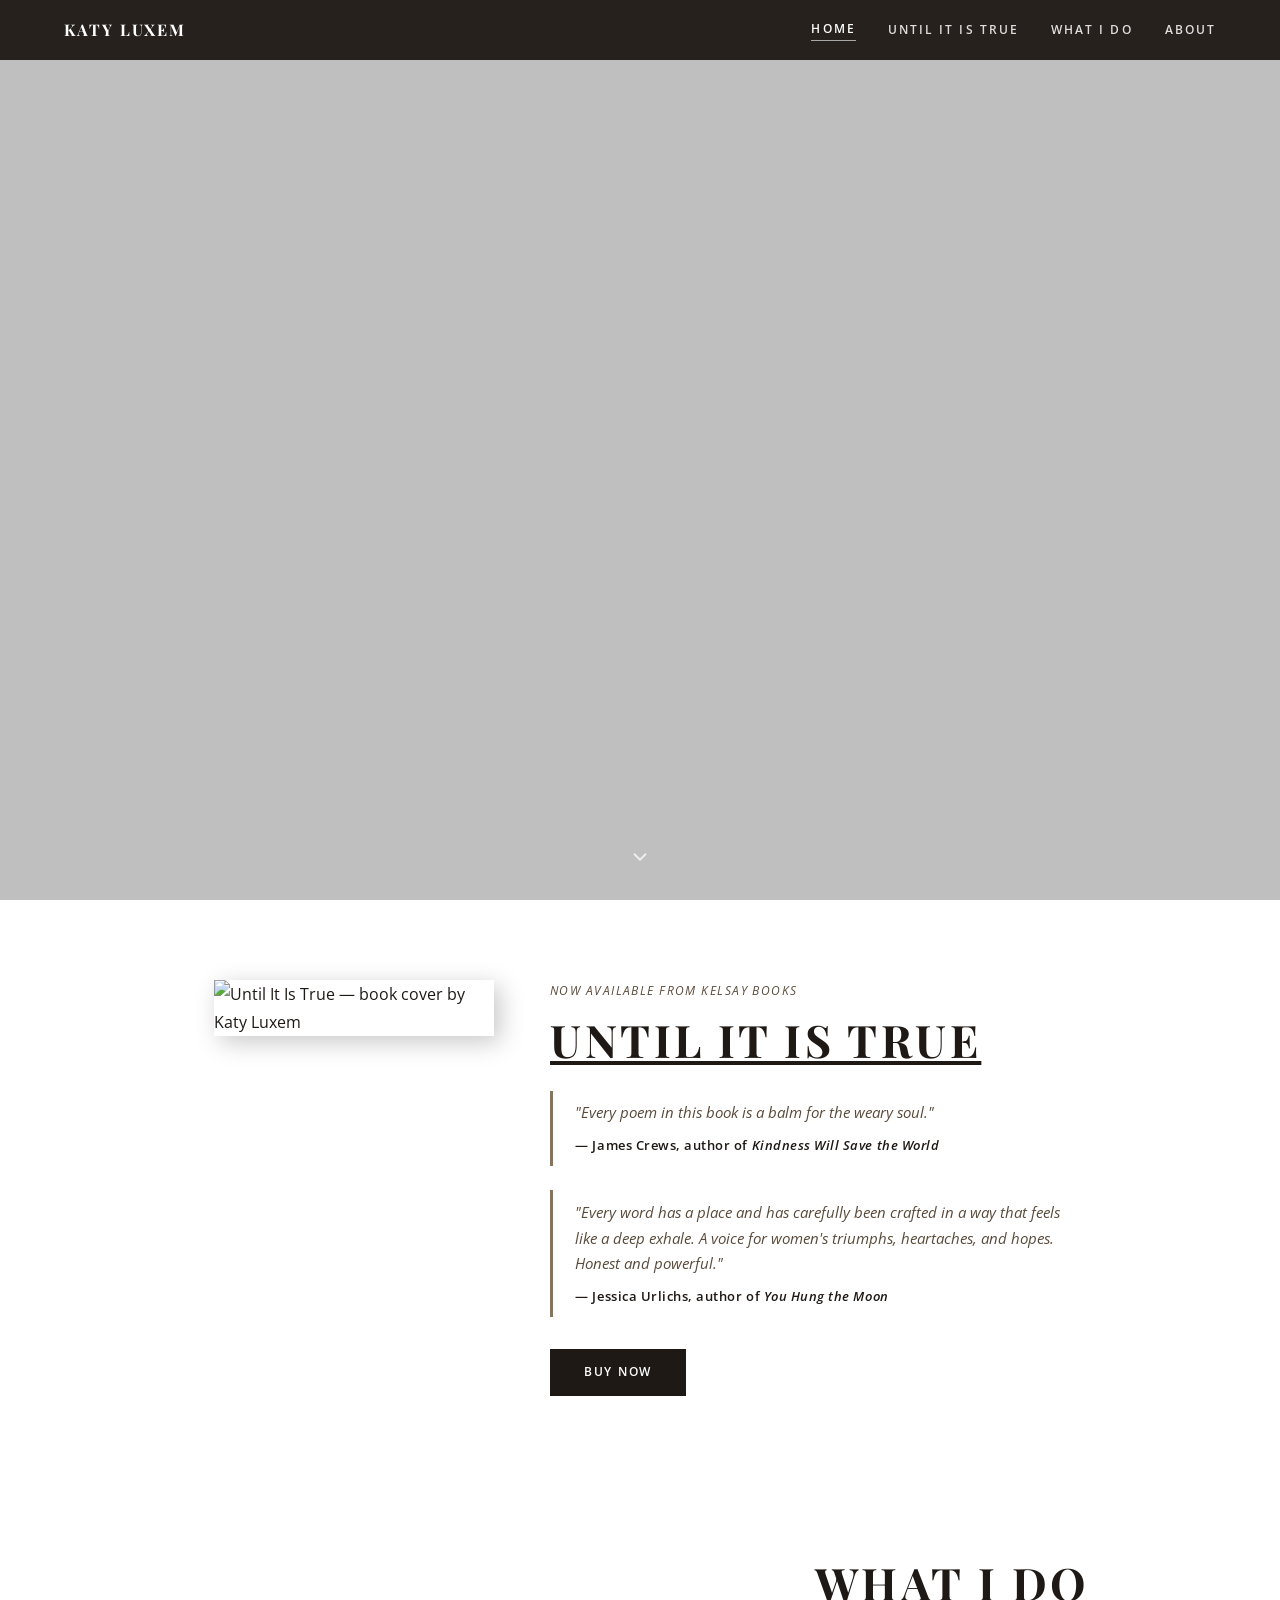
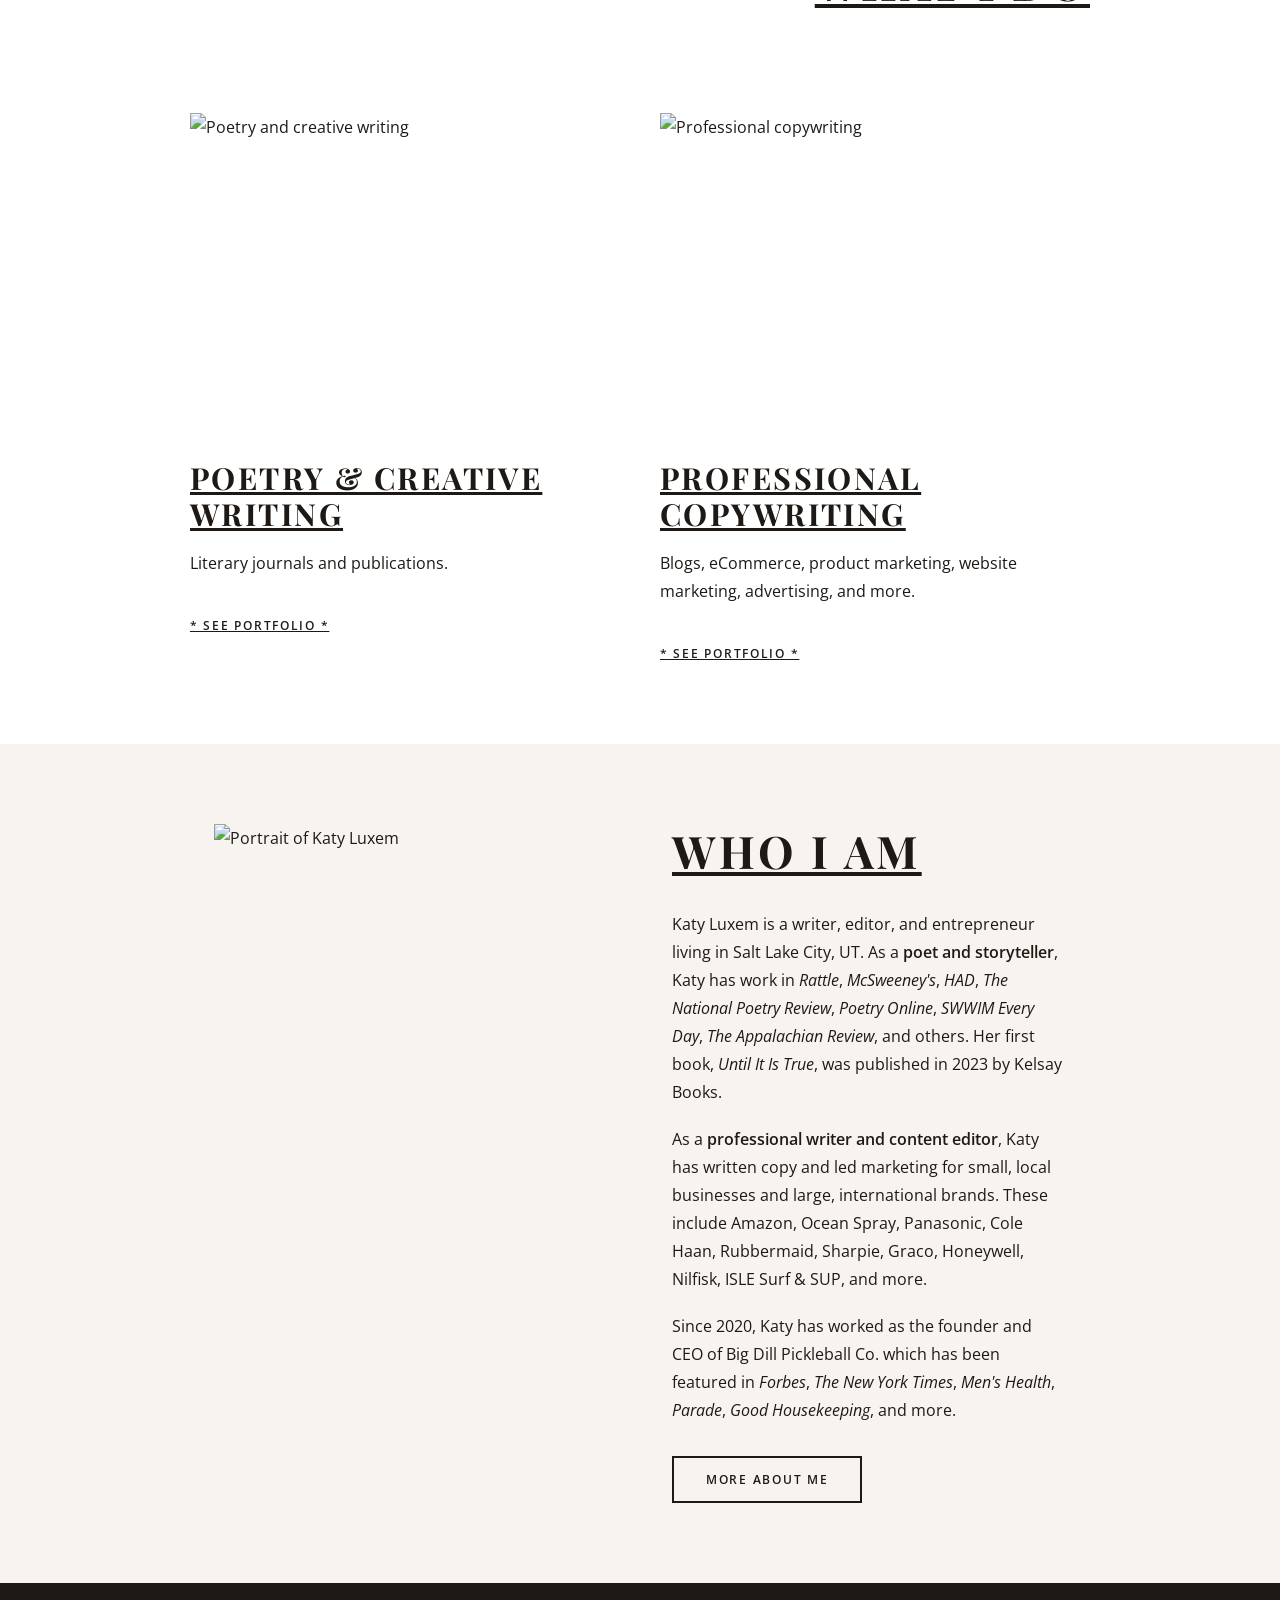
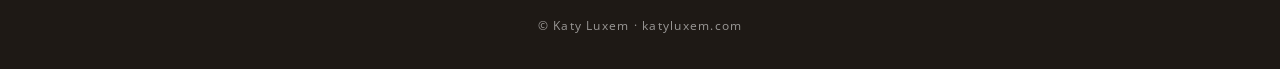
==== index.html @ 3785ca8b "Add complete static site replicating katyluxem.com - index.html: homepage with hero, book promo, por" ====
<!DOCTYPE html>
<html lang="en">
<head>
  <meta charset="UTF-8">
  <meta name="viewport" content="width=device-width, initial-scale=1">
  <title>Katy Luxem — Writer, Editor, Entrepreneur</title>
  <meta name="description" content="Katy Luxem is a writer, editor, and entrepreneur living in Salt Lake City, UT. Poet, storyteller, and professional copywriter.">
  <link rel="stylesheet" href="css/style.css">
</head>
<body>

  <!-- ── Navigation ── -->
  <nav class="nav" aria-label="Main navigation">
    <input type="checkbox" id="nav-toggle" class="nav__toggle visually-hidden" aria-hidden="true">
    <div class="nav__inner">
      <a href="/" class="nav__logo">Katy Luxem</a>
      <label for="nav-toggle" class="nav__hamburger" aria-label="Toggle menu">
        <span></span>
        <span></span>
        <span></span>
      </label>
      <div class="nav__links">
        <a href="/" class="active">Home</a>
        <a href="until-it-is-true/">Until It Is True</a>
        <a href="writing-portfolio/">What I Do</a>
        <a href="about/">About</a>
      </div>
    </div>
  </nav>

  <main>

    <!-- ── Section 1: Hero ── -->
    <section class="hero" style="background-image: url('https://lh3.googleusercontent.com/sitesv/AA5AbUBUWGsl-GwfXx7JCGIIrkXnv1WQnXQhUPYMOUpuyFDiv9t16aw1G0PC9RtEfzbQnD550pAPmJiIGx_x7pMD028anYb6q7xxt2vUb0wep0-3gwBSKJiGzI60WwZx7kQGghpNd-nnWSO2oKygZuOPkgR3bdvMBDsGRLgdBoeIHF-qJpInExXTuAX1=w1920');" aria-label="Hero background — scenic landscape">
      <div class="hero__overlay" aria-hidden="true"></div>
      <div class="hero__content">
        <!-- intentionally minimal — full-bleed image hero -->
      </div>
      <a href="#book" class="hero__scroll" aria-label="Scroll to content">
        <svg xmlns="http://www.w3.org/2000/svg" viewBox="0 0 24 24" fill="none" stroke="currentColor" stroke-width="2" stroke-linecap="round" stroke-linejoin="round" aria-hidden="true">
          <polyline points="6 9 12 15 18 9"></polyline>
        </svg>
      </a>
    </section>

    <!-- ── Section 2: Book ── -->
    <section id="book" class="section section--white">
      <div class="container">
        <div class="two-col two-col--book">
          <!-- Book cover -->
          <div>
            <img
              src="https://lh3.googleusercontent.com/sitesv/[base64]w1280"
              alt="Until It Is True — book cover by Katy Luxem"
              class="book-cover"
              style="max-width: 280px;"
            >
          </div>
          <!-- Book info -->
          <div>
            <p class="publisher-label"><em>Now Available from Kelsay Books</em></p>
            <h1><a href="until-it-is-true/">Until It Is True</a></h1>

            <blockquote>
              "Every poem in this book is a balm for the weary soul."
              <cite>— <strong>James Crews</strong>, author of <em>Kindness Will Save the World</em></cite>
            </blockquote>

            <blockquote>
              "Every word has a place and has carefully been crafted in a way that feels like a deep exhale. A voice for women's triumphs, heartaches, and hopes. Honest and powerful."
              <cite>— <strong>Jessica Urlichs</strong>, author of <em>You Hung the Moon</em></cite>
            </blockquote>

            <div class="mt-2">
              <a href="until-it-is-true/" class="btn btn--dark">Buy Now</a>
            </div>
          </div>
        </div>
      </div>
    </section>

    <!-- ── Section 3: What I Do heading ── -->
    <section class="section section--white" style="padding-bottom: 2rem;">
      <div class="section-heading section-heading--right">
        <h1><a href="writing-portfolio/">What I Do</a></h1>
      </div>
    </section>

    <!-- ── Section 4: Portfolio cards ── -->
    <section class="section section--white" style="padding-top: 1.5rem;">
      <div class="card-grid">
        <!-- Poetry card -->
        <div class="card">
          <img
            src="https://lh3.googleusercontent.com/sitesv/[base64]w1280"
            alt="Poetry and creative writing"
            class="card__img"
          >
          <h2 class="card__title">
            <a href="writing-portfolio/poetry-creative/">Poetry &amp; Creative Writing</a>
          </h2>
          <p>Literary journals and publications.</p>
          <a href="writing-portfolio/poetry-creative/" class="card__link">* See Portfolio *</a>
        </div>
        <!-- Professional card -->
        <div class="card">
          <img
            src="https://lh3.googleusercontent.com/sitesv/[base64]w1280"
            alt="Professional copywriting"
            class="card__img"
          >
          <h2 class="card__title">
            <a href="writing-portfolio/professional/">Professional Copywriting</a>
          </h2>
          <p>Blogs, eCommerce, product marketing, website marketing, advertising, and more.</p>
          <a href="writing-portfolio/professional/" class="card__link">* See Portfolio *</a>
        </div>
      </div>
    </section>

    <!-- ── Section 5: Who I Am ── -->
    <section id="about-preview" class="section section--cream">
      <div class="container">
        <div class="two-col">
          <!-- Portrait -->
          <div>
            <img
              src="https://lh3.googleusercontent.com/sitesv/[base64]w1280"
              alt="Portrait of Katy Luxem"
              style="width: 100%; object-fit: cover;"
            >
          </div>
          <!-- Bio -->
          <div>
            <h1><a href="about/">Who I Am</a></h1>
            <div class="mt-2">
              <p>Katy Luxem is a writer, editor, and entrepreneur living in Salt Lake City, UT. As a <strong>poet and storyteller</strong>, Katy has work in <em>Rattle</em>, <em>McSweeney's</em>, <em>HAD</em>, <em>The National Poetry Review</em>, <em>Poetry Online</em>, <em>SWWIM Every Day</em>, <em>The Appalachian Review</em>, and others. Her first book, <em>Until It Is True</em>, was published in 2023 by Kelsay Books.</p>
              <p>As a <strong>professional writer and content editor</strong>, Katy has written copy and led marketing for small, local businesses and large, international brands. These include Amazon, Ocean Spray, Panasonic, Cole Haan, Rubbermaid, Sharpie, Graco, Honeywell, Nilfisk, ISLE Surf &amp; SUP, and more.</p>
              <p>Since 2020, Katy has worked as the founder and CEO of Big Dill Pickleball Co. which has been featured in <em>Forbes</em>, <em>The New York Times</em>, <em>Men's Health</em>, <em>Parade</em>, <em>Good Housekeeping</em>, and more.</p>
            </div>
            <div class="mt-2">
              <a href="about/" class="btn">More About Me</a>
            </div>
          </div>
        </div>
      </div>
    </section>

  </main>

  <!-- ── Footer ── -->
  <footer class="footer">
    <p>&copy; Katy Luxem &middot; katyluxem.com</p>
  </footer>

</body>
</html>
---- css/style.css ----
/* ============================================================
   KATYLUXEM.COM — Shared Stylesheet
   ============================================================ */

/* ── Imports ─────────────────────────────────────────────── */
@import url('https://fonts.googleapis.com/css2?family=Playfair+Display:ital,wght@0,400;0,700;1,400&family=Open+Sans:wght@300;400;600&display=swap');

/* ── Reset / Base ────────────────────────────────────────── */
*, *::before, *::after {
  box-sizing: border-box;
  margin: 0;
  padding: 0;
}

html {
  scroll-behavior: smooth;
}

body {
  font-family: 'Open Sans', sans-serif;
  font-weight: 400;
  line-height: 1.75;
  color: #1e1915;
  background: #ffffff;
}

img {
  display: block;
  max-width: 100%;
  height: auto;
}

a {
  color: inherit;
  text-decoration: none;
}

ul {
  list-style: none;
}

/* ── Typography ──────────────────────────────────────────── */
h1, h2, h3, h4 {
  font-family: 'Playfair Display', serif;
  font-weight: 700;
  letter-spacing: 0.08em;
  text-transform: uppercase;
  line-height: 1.2;
}

h1 { font-size: clamp(1.8rem, 4vw, 2.8rem); }
h2 { font-size: clamp(1.3rem, 2.5vw, 1.9rem); }
h3 { font-size: clamp(1rem, 2vw, 1.4rem); }

p { margin-bottom: 1.2rem; }
p:last-child { margin-bottom: 0; }

em { font-style: italic; }
strong { font-weight: 600; }

/* ── Layout helpers ──────────────────────────────────────── */
.container {
  max-width: 900px;
  margin: 0 auto;
  padding: 0 1.5rem;
}

.section {
  padding: 5rem 1.5rem;
}

.section--cream {
  background: #f7f3ee;
}

.section--dark {
  background: #1e1915;
  color: #ffffff;
}

.section--white {
  background: #ffffff;
}

/* ── Navigation ──────────────────────────────────────────── */
.nav {
  position: fixed;
  top: 0;
  left: 0;
  right: 0;
  z-index: 1000;
  background: rgba(30, 25, 21, 0.95);
  backdrop-filter: blur(4px);
  -webkit-backdrop-filter: blur(4px);
}

.nav__inner {
  display: flex;
  align-items: center;
  justify-content: space-between;
  max-width: 1200px;
  margin: 0 auto;
  padding: 0 1.5rem;
  height: 60px;
}

.nav__logo {
  font-family: 'Playfair Display', serif;
  font-size: 1rem;
  font-weight: 700;
  letter-spacing: 0.12em;
  text-transform: uppercase;
  color: #ffffff;
  text-decoration: none;
}

.nav__links {
  display: flex;
  gap: 2rem;
  align-items: center;
}

.nav__links a {
  color: rgba(255, 255, 255, 0.85);
  font-size: 0.72rem;
  font-weight: 600;
  letter-spacing: 0.18em;
  text-transform: uppercase;
  text-decoration: none;
  transition: color 0.2s;
}

.nav__links a:hover,
.nav__links a.active {
  color: #ffffff;
}

.nav__links a.active {
  border-bottom: 1px solid rgba(255, 255, 255, 0.6);
  padding-bottom: 1px;
}

/* Hamburger (CSS-only checkbox hack) */
.nav__toggle {
  display: none;
}

.nav__hamburger {
  display: none;
  flex-direction: column;
  justify-content: center;
  gap: 5px;
  cursor: pointer;
  padding: 6px;
  z-index: 1001;
}

.nav__hamburger span {
  display: block;
  width: 24px;
  height: 2px;
  background: #ffffff;
  border-radius: 2px;
  transition: transform 0.3s, opacity 0.3s;
}

/* Mobile nav */
@media (max-width: 768px) {
  .nav__hamburger {
    display: flex;
  }

  .nav__links {
    display: none;
    flex-direction: column;
    gap: 0;
    position: absolute;
    top: 60px;
    left: 0;
    right: 0;
    background: rgba(30, 25, 21, 0.98);
    padding: 1rem 0 1.5rem;
  }

  .nav__links a {
    display: block;
    padding: 0.85rem 1.5rem;
    font-size: 0.78rem;
  }

  .nav__toggle:checked ~ .nav__inner .nav__links {
    display: flex;
  }

  /* Hamburger → X animation */
  .nav__toggle:checked ~ .nav__inner .nav__hamburger span:nth-child(1) {
    transform: translateY(7px) rotate(45deg);
  }
  .nav__toggle:checked ~ .nav__inner .nav__hamburger span:nth-child(2) {
    opacity: 0;
  }
  .nav__toggle:checked ~ .nav__inner .nav__hamburger span:nth-child(3) {
    transform: translateY(-7px) rotate(-45deg);
  }

}

/* ── Hero ────────────────────────────────────────────────── */
.hero {
  position: relative;
  height: 100vh;
  min-height: 500px;
  background-size: cover;
  background-position: center;
  background-repeat: no-repeat;
  display: flex;
  align-items: center;
  justify-content: center;
  text-align: center;
  color: #ffffff;
}

.hero__overlay {
  position: absolute;
  inset: 0;
  background: rgba(0, 0, 0, 0.25);
}

.hero__content {
  position: relative;
  z-index: 1;
  padding: 1.5rem;
}

.hero__title {
  font-size: clamp(2.5rem, 6vw, 4.5rem);
  color: #ffffff;
  text-shadow: 0 2px 16px rgba(0,0,0,0.35);
}

.hero__scroll {
  position: absolute;
  bottom: 2rem;
  left: 50%;
  transform: translateX(-50%);
  z-index: 1;
  color: rgba(255, 255, 255, 0.75);
  text-decoration: none;
  display: flex;
  flex-direction: column;
  align-items: center;
  gap: 0.35rem;
  font-size: 0.7rem;
  letter-spacing: 0.18em;
  text-transform: uppercase;
  transition: color 0.2s;
}

.hero__scroll:hover {
  color: #ffffff;
}

.hero__scroll svg {
  width: 22px;
  height: 22px;
  animation: bounce 1.8s infinite;
}

@keyframes bounce {
  0%, 100% { transform: translateY(0); }
  50%       { transform: translateY(6px); }
}

/* Hero variant — plain (no full-screen, with top padding) */
.hero--plain {
  height: auto;
  min-height: 260px;
  padding: 8rem 1.5rem 4rem;
  background: #ffffff;
  color: #1e1915;
}

.hero--plain .hero__title {
  color: #1e1915;
  text-shadow: none;
}

/* ── Buttons ─────────────────────────────────────────────── */
.btn {
  display: inline-block;
  border: 2px solid #1e1915;
  padding: 0.7rem 2rem;
  font-family: 'Open Sans', sans-serif;
  font-size: 0.72rem;
  font-weight: 600;
  letter-spacing: 0.15em;
  text-transform: uppercase;
  text-decoration: none;
  cursor: pointer;
  transition: background 0.2s, color 0.2s;
  color: #1e1915;
  background: transparent;
}

.btn:hover {
  background: #1e1915;
  color: #ffffff;
}

.btn--dark {
  background: #1e1915;
  color: #ffffff;
}

.btn--dark:hover {
  background: #5a4a3a;
  border-color: #5a4a3a;
}

.btn--outline-white {
  border-color: #ffffff;
  color: #ffffff;
  background: transparent;
}

.btn--outline-white:hover {
  background: #ffffff;
  color: #1e1915;
}

.btn-group {
  display: flex;
  flex-wrap: wrap;
  gap: 1rem;
  justify-content: center;
  margin-top: 2rem;
}

/* ── Blockquote ──────────────────────────────────────────── */
blockquote {
  border-left: 3px solid #8B7355;
  padding: 0.6rem 0 0.6rem 1.4rem;
  margin: 1.5rem 0;
  color: #5a4a3a;
  font-style: italic;
  font-size: 0.95rem;
  line-height: 1.7;
}

blockquote cite,
blockquote .attribution {
  display: block;
  margin-top: 0.5rem;
  font-style: normal;
  font-size: 0.82rem;
  font-weight: 600;
  letter-spacing: 0.04em;
  color: #1e1915;
}

/* ── Two-column layout ───────────────────────────────────── */
.two-col {
  display: grid;
  grid-template-columns: 1fr 1fr;
  gap: 4rem;
  align-items: start;
  max-width: 900px;
  margin: 0 auto;
}

.two-col--book {
  grid-template-columns: 280px 1fr;
  gap: 3.5rem;
  align-items: start;
}

.two-col--book-lg {
  grid-template-columns: 320px 1fr;
  gap: 3.5rem;
  align-items: start;
}

.two-col--text-first {
  grid-template-columns: 1fr 320px;
}

@media (max-width: 768px) {
  .two-col,
  .two-col--book,
  .two-col--book-lg,
  .two-col--text-first {
    grid-template-columns: 1fr;
    gap: 2.5rem;
  }

  .two-col--text-first .two-col__img {
    order: -1;
  }
}

/* ── Portfolio card grid ─────────────────────────────────── */
.card-grid {
  display: grid;
  grid-template-columns: 1fr 1fr;
  gap: 2.5rem;
  max-width: 900px;
  margin: 0 auto;
}

.card {
  display: flex;
  flex-direction: column;
  gap: 1rem;
}

.card__img {
  width: 100%;
  aspect-ratio: 4/3;
  object-fit: cover;
}

.card__title {
  margin-top: 0.5rem;
}

.card__title a {
  text-decoration: underline;
  color: #1e1915;
}

.card__title a:hover {
  color: #5a4a3a;
}

.card__link {
  font-size: 0.72rem;
  font-weight: 600;
  letter-spacing: 0.15em;
  text-transform: uppercase;
  color: #1e1915;
  text-decoration: underline;
  margin-top: 0.25rem;
}

.card__link:hover {
  color: #5a4a3a;
}

@media (max-width: 768px) {
  .card-grid {
    grid-template-columns: 1fr;
  }
}

/* ── Book cover image ────────────────────────────────────── */
.book-cover {
  box-shadow: 6px 6px 24px rgba(0,0,0,0.22);
}

/* ── Section headings ────────────────────────────────────── */
.section-heading {
  max-width: 900px;
  margin: 0 auto 3rem;
}

.section-heading--right {
  text-align: right;
}

.section-heading a {
  text-decoration: underline;
  color: inherit;
}

.section-heading a:hover {
  color: #5a4a3a;
}

.section-heading--center {
  text-align: center;
}

/* ── Publication list ────────────────────────────────────── */
.pub-list {
  max-width: 900px;
  margin: 0 auto;
}

.pub-list li {
  padding: 0.9rem 0;
  border-bottom: 1px solid #d9d0c5;
  font-size: 0.93rem;
  line-height: 1.6;
  color: #1e1915;
}

.pub-list li:first-child {
  border-top: 1px solid #d9d0c5;
}

.pub-list__note {
  margin-top: 1.5rem;
  font-size: 0.82rem;
  font-style: italic;
  color: #5a4a3a;
}

/* ── Facts section ───────────────────────────────────────── */
.facts-list {
  max-width: 900px;
  margin: 0 auto;
}

.facts-list dt {
  font-weight: 600;
  letter-spacing: 0.06em;
  text-transform: uppercase;
  font-size: 0.8rem;
  margin-top: 1.5rem;
  color: #5a4a3a;
}

.facts-list dd {
  margin: 0.4rem 0 0 0;
  color: #1e1915;
  font-size: 0.95rem;
}

/* ── Professional copy sections ──────────────────────────── */
.service-section {
  margin-bottom: 2.5rem;
}

.service-section h2 {
  font-size: 1.05rem;
  letter-spacing: 0.12em;
  margin-bottom: 0.5rem;
  color: #1e1915;
}

.service-section p {
  color: #5a4a3a;
  font-size: 0.95rem;
}

/* ── Publisher label ─────────────────────────────────────── */
.publisher-label {
  font-size: 0.75rem;
  font-style: italic;
  letter-spacing: 0.12em;
  text-transform: uppercase;
  color: #5a4a3a;
  margin-bottom: 0.75rem;
}

/* ── h1 link style (Google Sites style) ─────────────────── */
h1 a {
  text-decoration: underline;
  color: inherit;
}

h1 a:hover {
  color: #5a4a3a;
}

/* ── Footer ──────────────────────────────────────────────── */
.footer {
  background: #1e1915;
  color: rgba(255, 255, 255, 0.55);
  text-align: center;
  padding: 2rem 1.5rem;
  font-size: 0.78rem;
  letter-spacing: 0.1em;
}

/* ── Utility ─────────────────────────────────────────────── */
.visually-hidden {
  position: absolute;
  width: 1px;
  height: 1px;
  overflow: hidden;
  clip: rect(0 0 0 0);
  white-space: nowrap;
}

.mt-1 { margin-top: 1rem; }
.mt-2 { margin-top: 2rem; }
.mt-3 { margin-top: 3rem; }
.mb-1 { margin-bottom: 1rem; }
.text-center { text-align: center; }
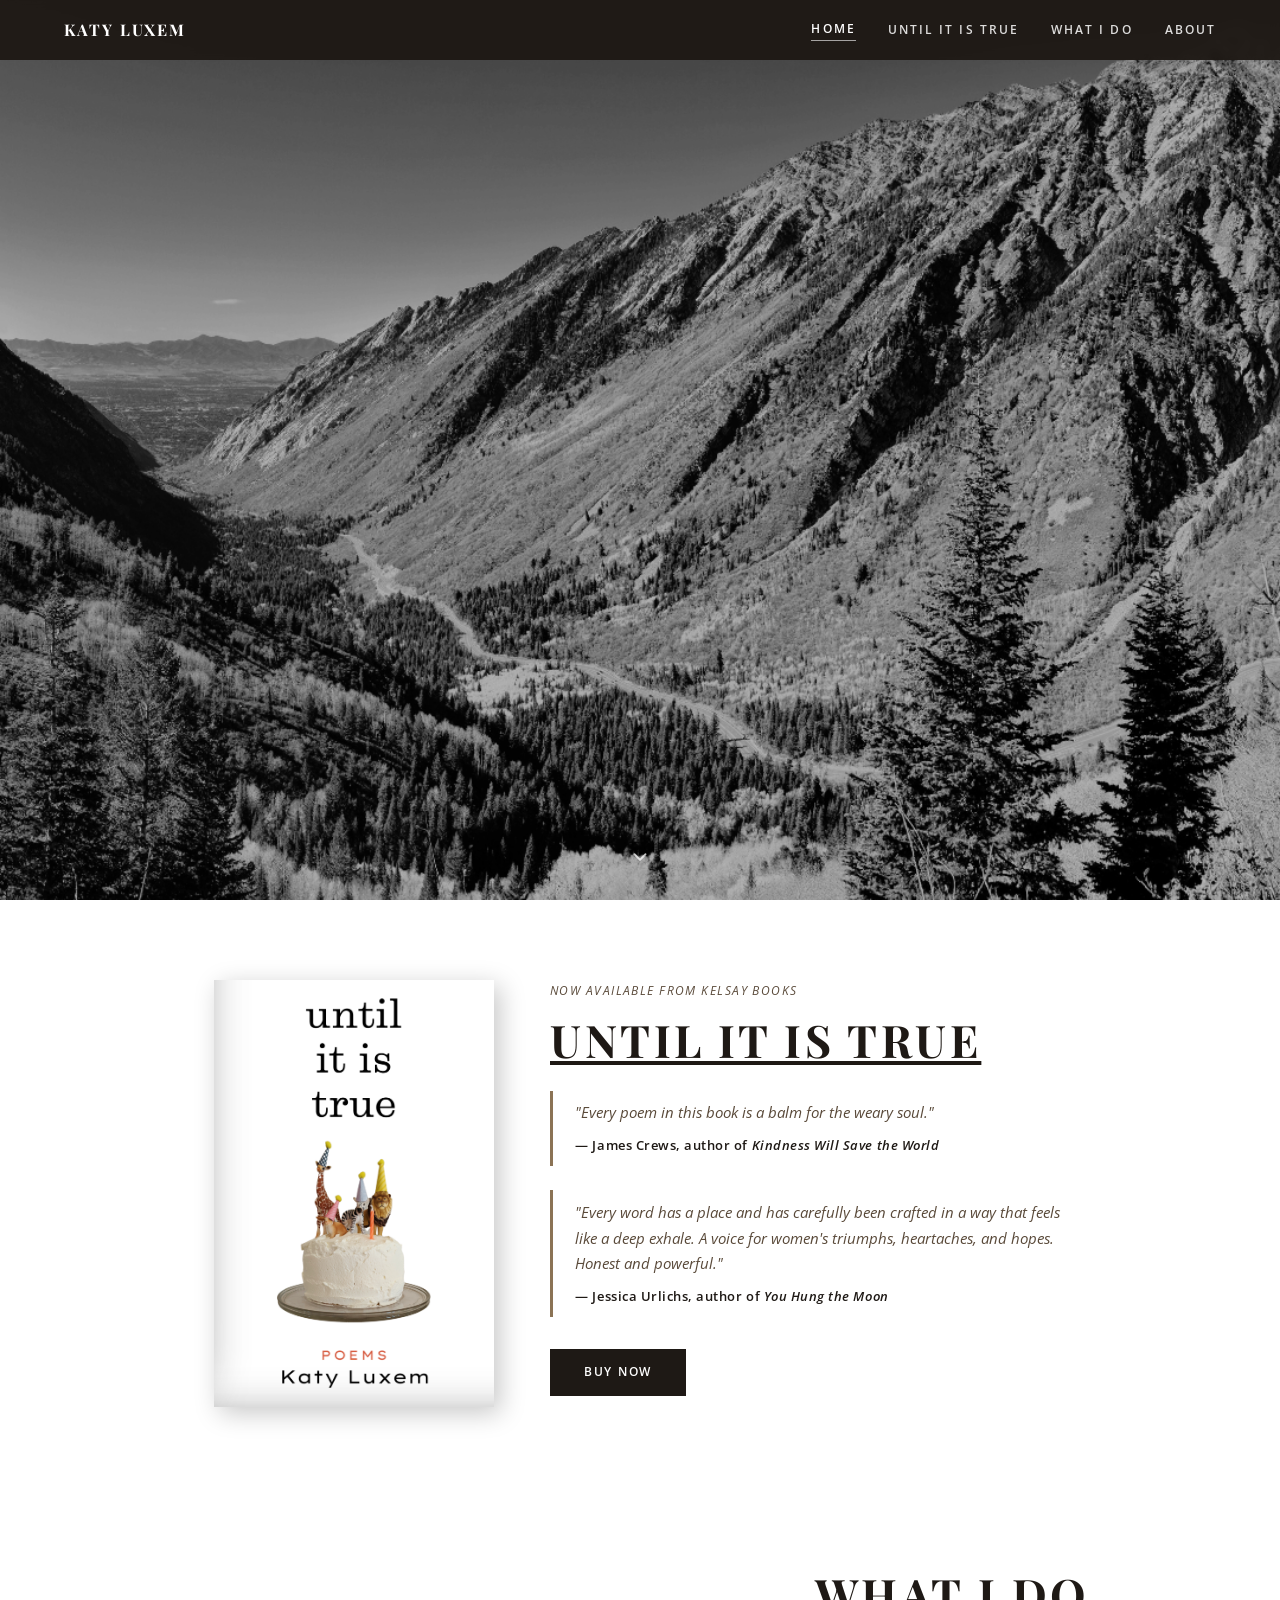
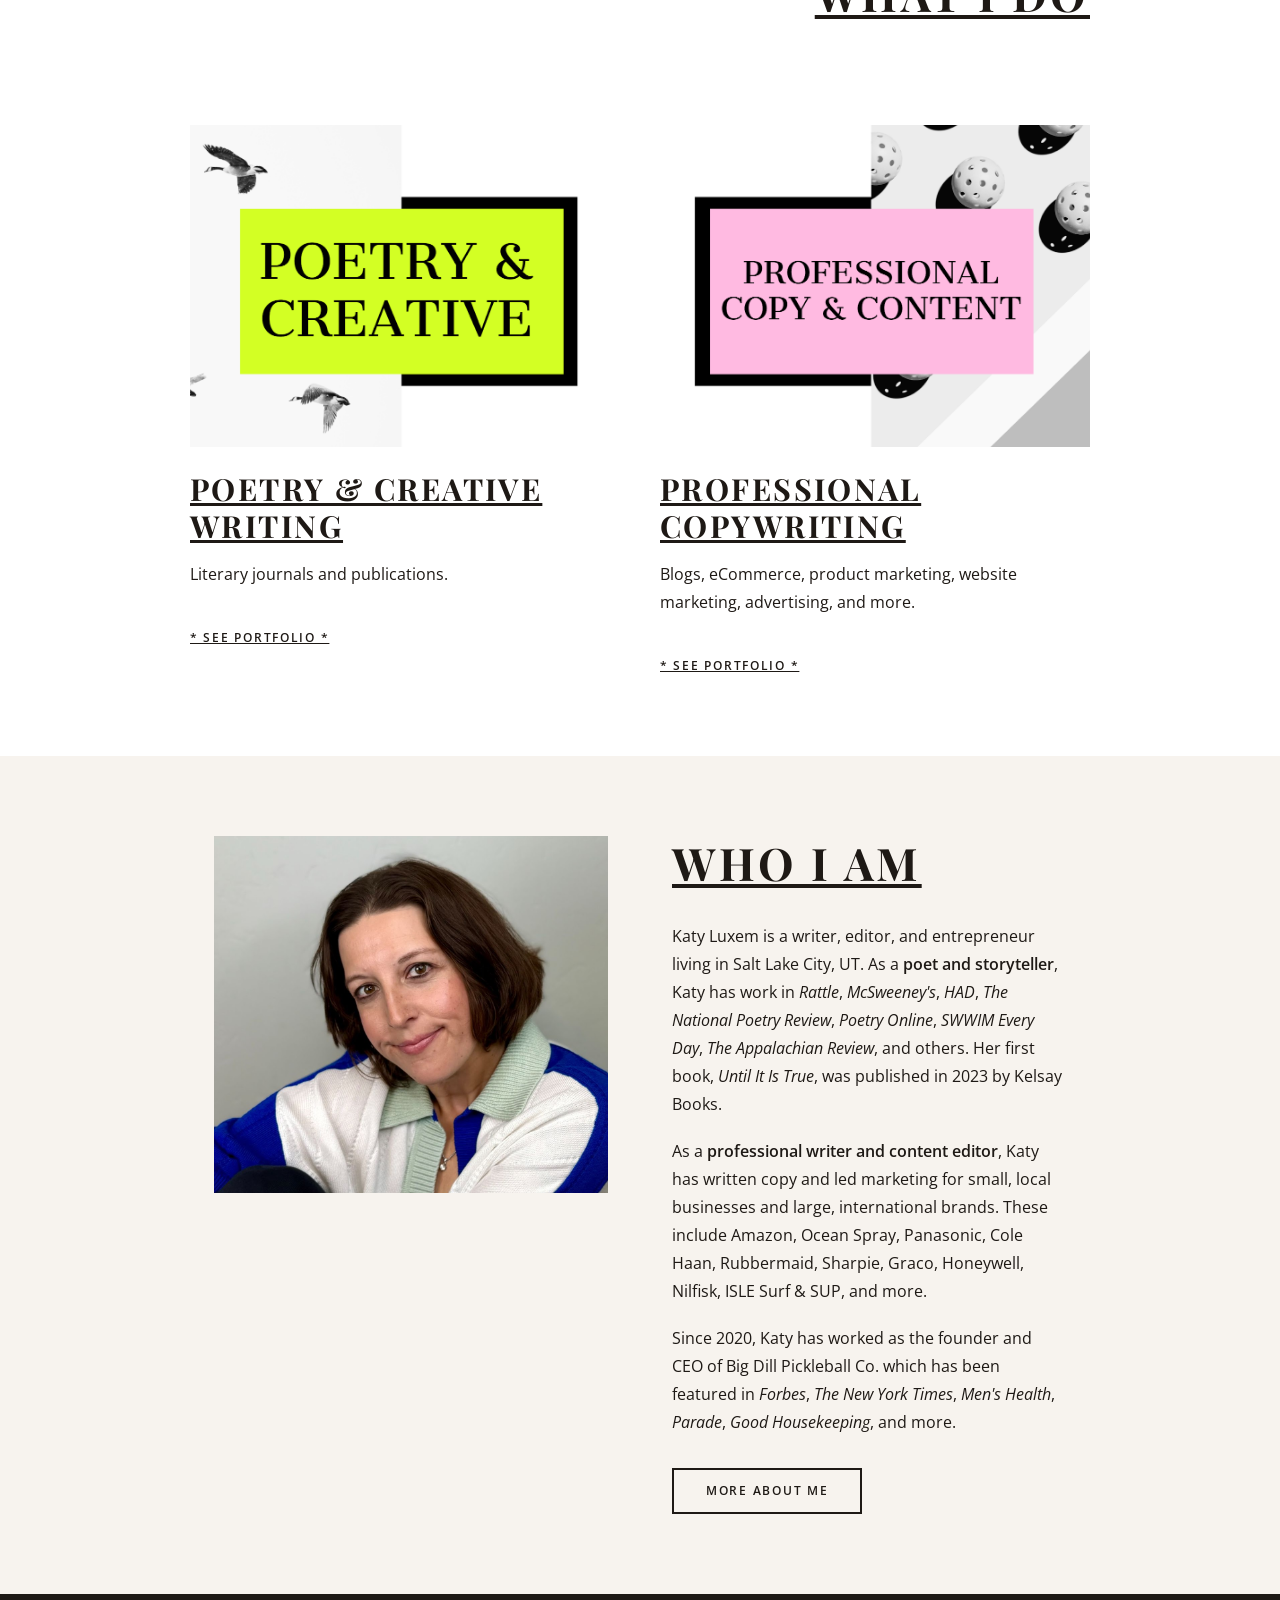
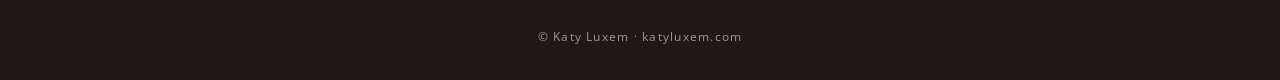
==== commit 66188305: "Add site images and fix extensions to .png Co-Authored-By: Claude Sonnet 4.6 <noreply@anthropic.com>" ====
--- a/index.html
+++ b/index.html
@@ -31,7 +31,7 @@
   <main>
 
     <!-- ── Section 1: Hero ── -->
-    <section class="hero" style="background-image: url('https://lh3.googleusercontent.com/sitesv/AA5AbUBUWGsl-GwfXx7JCGIIrkXnv1WQnXQhUPYMOUpuyFDiv9t16aw1G0PC9RtEfzbQnD550pAPmJiIGx_x7pMD028anYb6q7xxt2vUb0wep0-3gwBSKJiGzI60WwZx7kQGghpNd-nnWSO2oKygZuOPkgR3bdvMBDsGRLgdBoeIHF-qJpInExXTuAX1=w1920');" aria-label="Hero background — scenic landscape">
+    <section class="hero" style="background-image: url('images/hero-home.png');" aria-label="Hero background — scenic landscape">
       <div class="hero__overlay" aria-hidden="true"></div>
       <div class="hero__content">
         <!-- intentionally minimal — full-bleed image hero -->
@@ -50,7 +50,7 @@
           <!-- Book cover -->
           <div>
             <img
-              src="https://lh3.googleusercontent.com/sitesv/[base64]w1280"
+              src="images/book-cover.png"
               alt="Until It Is True — book cover by Katy Luxem"
               class="book-cover"
               style="max-width: 280px;"
@@ -92,7 +92,7 @@
         <!-- Poetry card -->
         <div class="card">
           <img
-            src="https://lh3.googleusercontent.com/sitesv/[base64]w1280"
+            src="images/poetry-section.png"
             alt="Poetry and creative writing"
             class="card__img"
           >
@@ -105,7 +105,7 @@
         <!-- Professional card -->
         <div class="card">
           <img
-            src="https://lh3.googleusercontent.com/sitesv/[base64]w1280"
+            src="images/professional-section.png"
             alt="Professional copywriting"
             class="card__img"
           >
@@ -125,7 +125,7 @@
           <!-- Portrait -->
           <div>
             <img
-              src="https://lh3.googleusercontent.com/sitesv/[base64]w1280"
+              src="images/portrait.jpg"
               alt="Portrait of Katy Luxem"
               style="width: 100%; object-fit: cover;"
             >
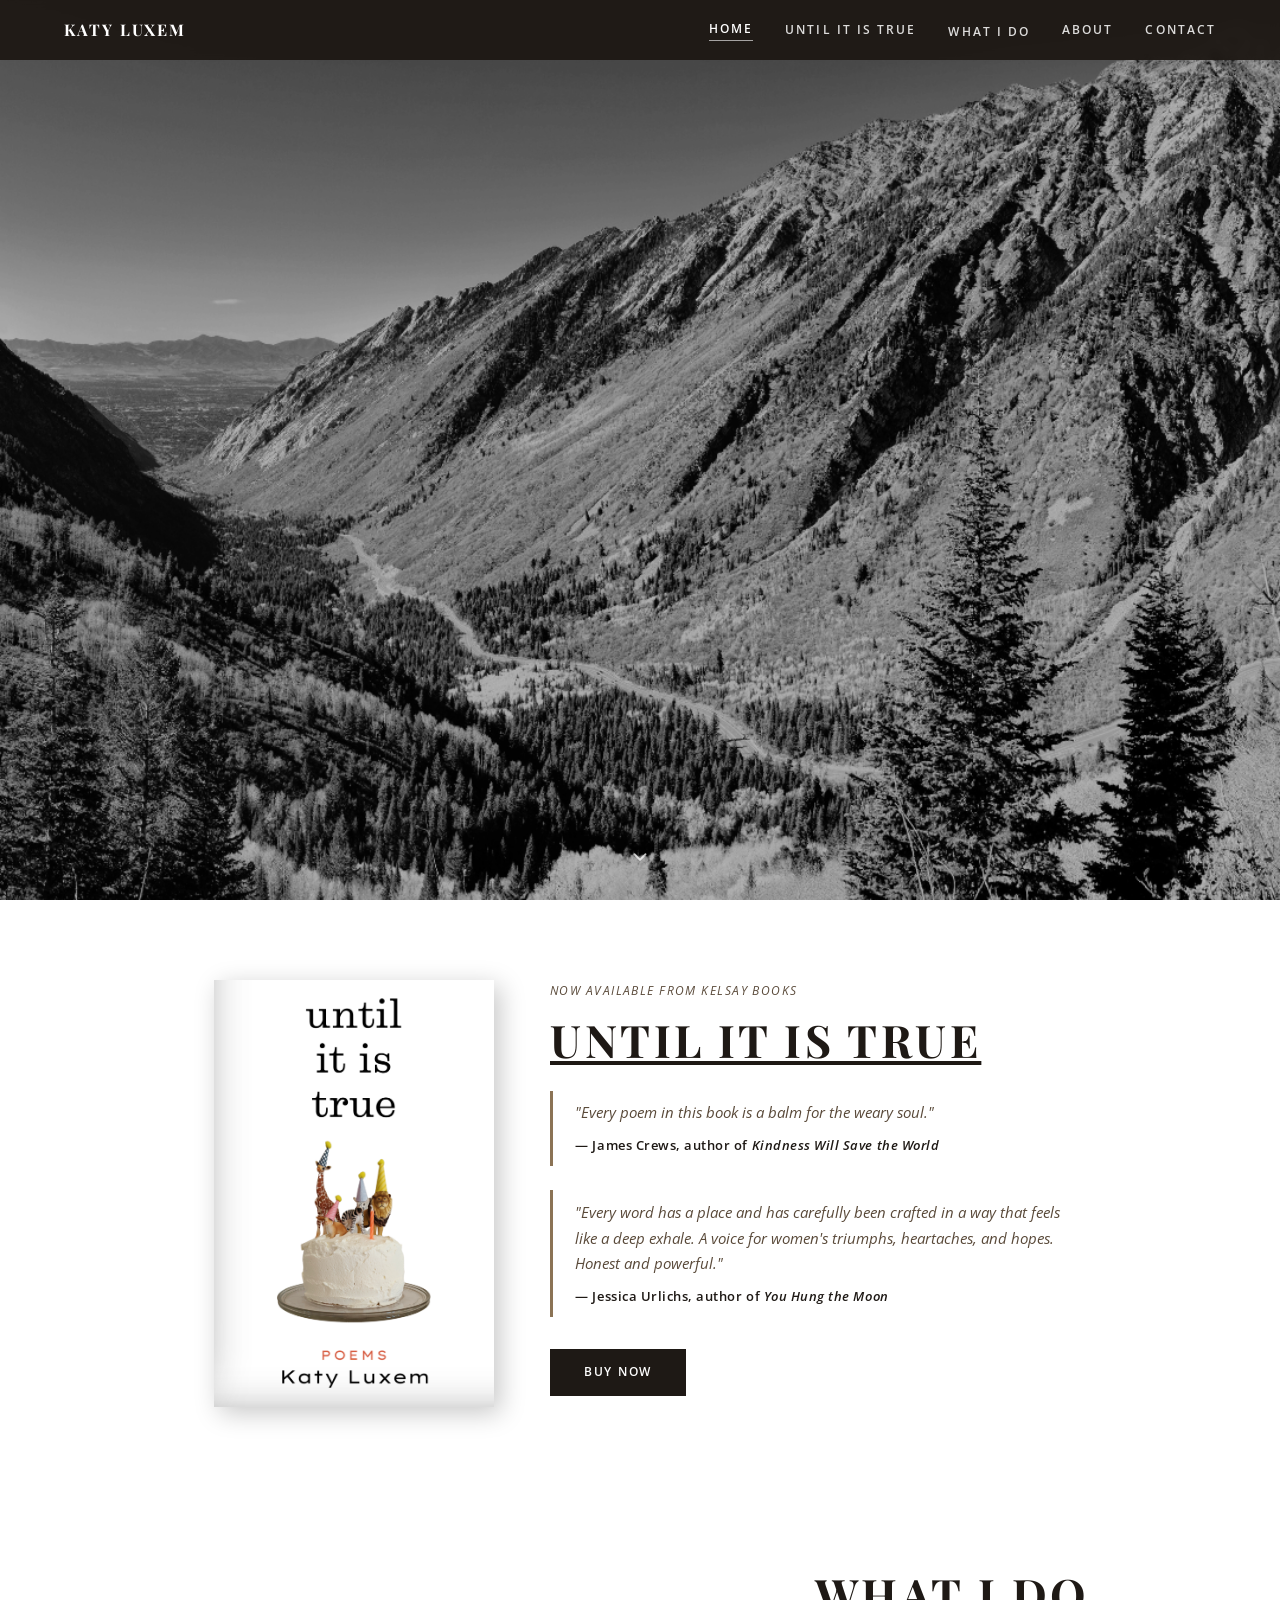
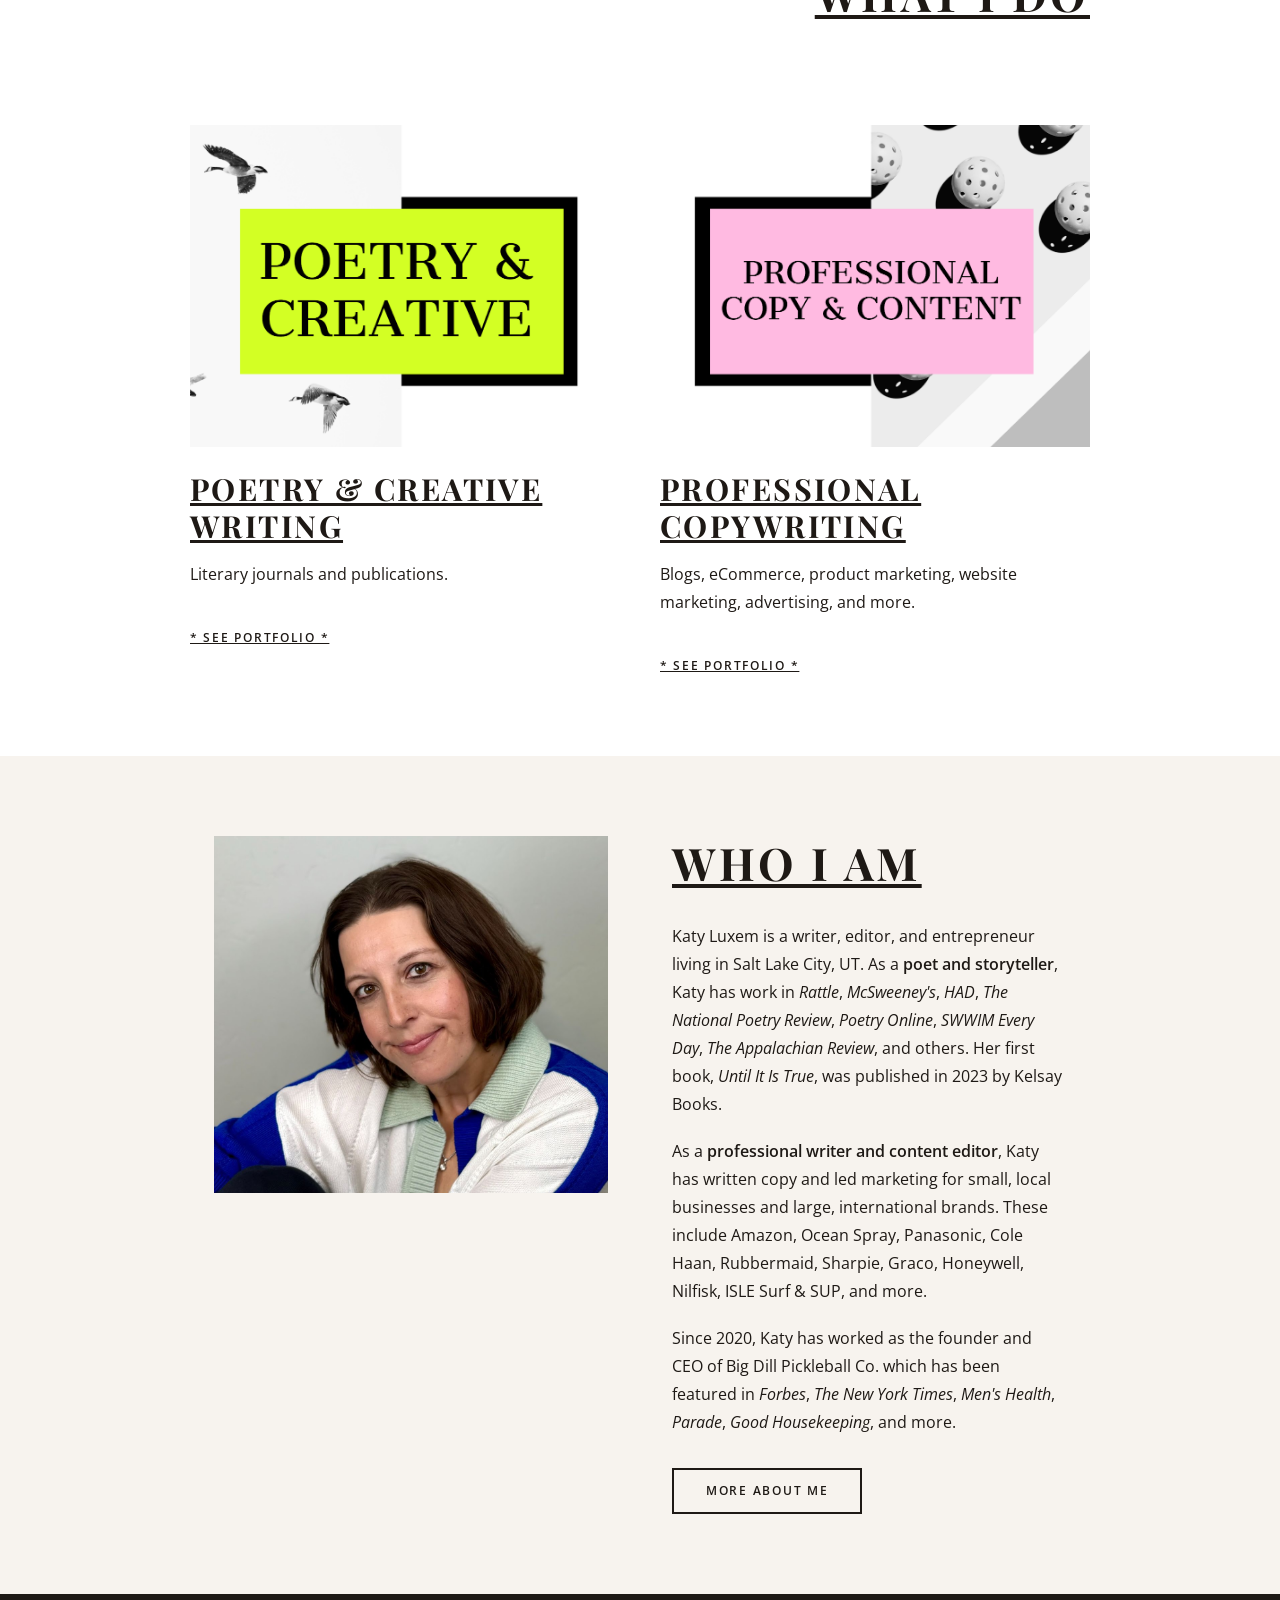
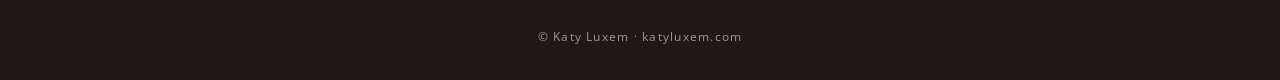
==== commit 5573a90a: "Add contact page, 5 poem pages, nav dropdown, and restore all portfolio links - Add Contact page wit" ====
--- a/index.html
+++ b/index.html
@@ -22,8 +22,15 @@
       <div class="nav__links">
         <a href="/" class="active">Home</a>
         <a href="until-it-is-true/">Until It Is True</a>
-        <a href="writing-portfolio/">What I Do</a>
+        <div class="nav__item nav__item--has-dropdown">
+          <a href="writing-portfolio/">What I Do</a>
+          <div class="nav__dropdown">
+            <a href="writing-portfolio/poetry-creative/">Poetry &amp; Creative</a>
+            <a href="writing-portfolio/professional/">Professional</a>
+          </div>
+        </div>
         <a href="about/">About</a>
+        <a href="contact/">Contact</a>
       </div>
     </div>
   </nav>
--- a/css/style.css
+++ b/css/style.css
@@ -203,6 +203,76 @@
     transform: translateY(-7px) rotate(-45deg);
   }
 
+}
+
+/* ── Nav dropdown ───────────────────────────────────────── */
+.nav__item {
+  position: relative;
+}
+
+.nav__dropdown {
+  display: none;
+  position: absolute;
+  top: calc(100% + 8px);
+  left: 50%;
+  transform: translateX(-50%);
+  background: rgba(30, 25, 21, 0.98);
+  min-width: 190px;
+  z-index: 1001;
+  border-top: 1px solid rgba(139, 115, 85, 0.4);
+}
+
+.nav__item:hover > .nav__dropdown {
+  display: block;
+}
+
+.nav__dropdown a {
+  display: block;
+  padding: 0.65rem 1.3rem;
+  white-space: nowrap;
+  font-size: 0.68rem;
+  color: rgba(255, 255, 255, 0.75);
+}
+
+.nav__dropdown a:hover {
+  color: #ffffff;
+  background: rgba(255, 255, 255, 0.06);
+}
+
+@media (max-width: 768px) {
+  .nav__item {
+    width: 100%;
+    display: flex;
+    flex-direction: column;
+  }
+
+  .nav__item > a {
+    display: block;
+    width: 100%;
+  }
+
+  .nav__dropdown {
+    display: flex;
+    flex-direction: column;
+    position: static;
+    transform: none;
+    background: transparent;
+    border-top: none;
+    min-width: 0;
+    width: 100%;
+  }
+
+  .nav__dropdown a {
+    padding: 0.65rem 1.5rem 0.65rem 3rem;
+    font-size: 0.68rem;
+    color: rgba(255, 255, 255, 0.6);
+    background: transparent;
+  }
+
+  .nav__dropdown a:hover {
+    background: transparent;
+    color: rgba(255, 255, 255, 0.85);
+  }
 }
 
 /* ── Hero ────────────────────────────────────────────────── */
